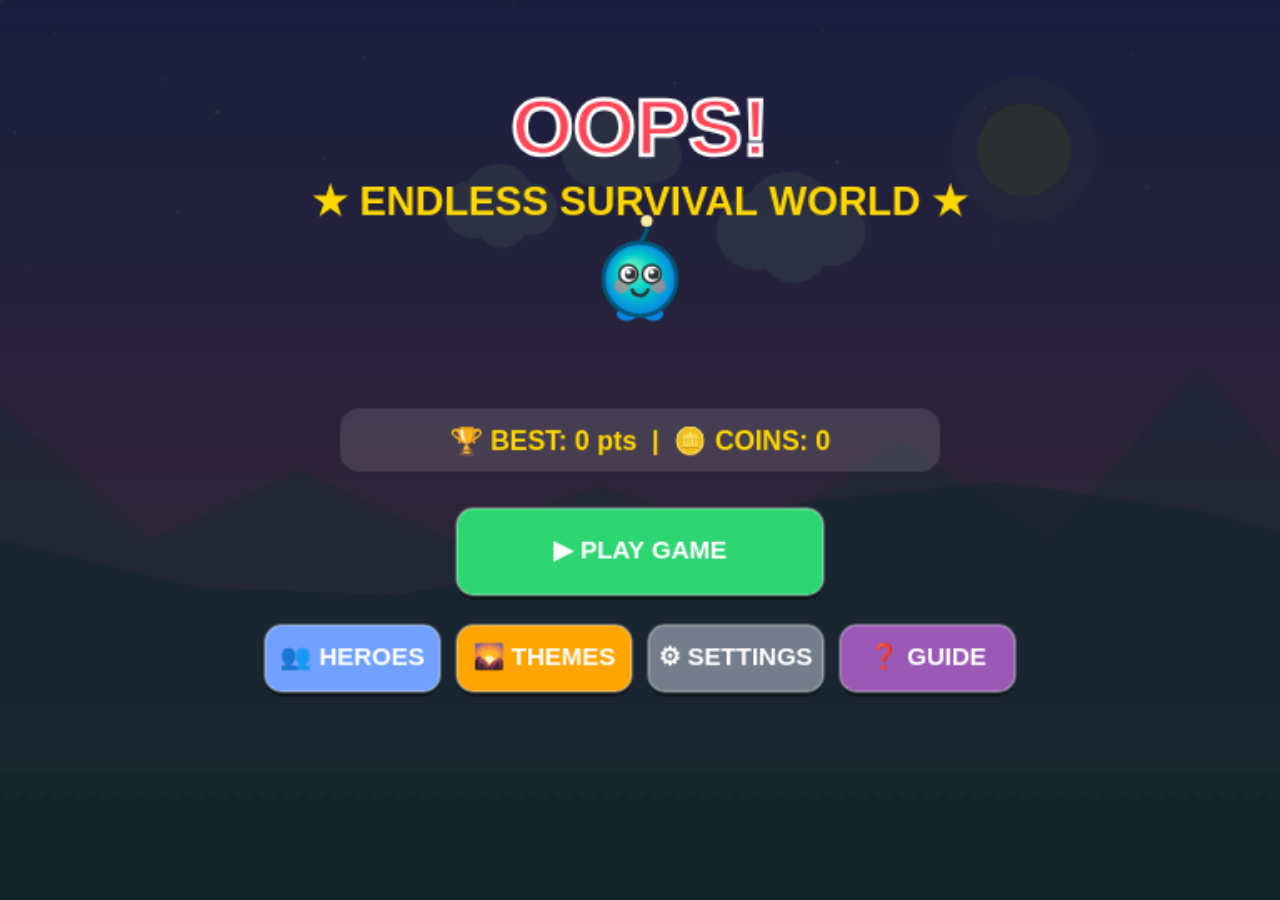
==== app/src/main/assets/index.html @ 7bb7d775 "chore: initialize Android project structure Set up base project configuration, including Gradle buil" ====
<!DOCTYPE html>
<html lang="en">
<head>
  <meta charset="UTF-8" />
  <meta name="viewport" content="width=device-width, initial-scale=1.0, maximum-scale=1.0, user-scalable=no, viewport-fit=cover" />
  <meta name="theme-color" content="#FF5722" />
  <meta name="apple-mobile-web-app-capable" content="yes" />
  <meta name="apple-mobile-web-app-status-bar-style" content="black-translucent" />
  <title>OOPS! WORLD - Endless Survival Game</title>
  <link rel="stylesheet" href="styles.css" />
</head>
<body>
  <div id="game-container">
    <canvas id="gameCanvas"></canvas>
  </div>

  <!-- Rotate Your Phone Overlay for Mobile Portrait Mode -->
  <div id="rotate-device-overlay">
    <div class="rotate-card">
      <div class="phone-rotate-anim">
        <svg viewBox="0 0 100 100" class="rotate-svg">
          <rect x="32" y="16" width="36" height="68" rx="6" class="phone-body" />
          <rect x="37" y="24" width="26" height="48" rx="2" class="phone-screen" />
          <line x1="44" y1="20" x2="56" y2="20" class="phone-speaker" />
          <circle cx="50" cy="77" r="2.5" class="phone-button" />
        </svg>
      </div>
      <h2 class="rotate-title">ROTATE YOUR DEVICE</h2>
      <p class="rotate-subtitle">OOPS! WORLD requires Landscape Mode for widescreen endless survival running.</p>
      <div class="rotate-badge">🔄 Turn phone sideways to continue</div>
    </div>
  </div>

  <!-- Load Game Scripts in dependency order (CORS-safe for file:/// and web) -->
  <script src="src/utils.js"></script>
  <script src="src/storage.js"></script>
  <script src="src/audio.js"></script>
  <script src="src/player.js"></script>
  <script src="src/world.js"></script>
  <script src="src/obstacles.js"></script>
  <script src="src/enemies.js"></script>
  <script src="src/powerups.js"></script>
  <script src="src/events.js"></script>
  <script src="src/ui.js"></script>
  <script src="src/game.js"></script>
  <script src="src/main.js"></script>
</body>
</html>
---- app/src/main/assets/styles.css ----
/* OOPS! WORLD - Responsive Fullscreen & Landscape Engine Styles */

* {
  margin: 0;
  padding: 0;
  box-sizing: border-box;
  -webkit-touch-callout: none;
  -webkit-user-select: none;
  user-select: none;
  touch-action: none;
}

html,
body {
  width: 100%;
  height: 100%;
  overflow: hidden;
  position: fixed;
  top: 0;
  left: 0;
  background-color: #0b0f19;
  font-family: system-ui, -apple-system, BlinkMacSystemFont, 'Segoe UI', Roboto, Helvetica, Arial, sans-serif;
  color: #fff;
}

#game-container {
  position: fixed;
  inset: 0;
  width: 100vw;
  height: 100vh;
  overflow: hidden;
  display: flex;
  align-items: center;
  justify-content: center;
  background: radial-gradient(circle at center, #1b2838 0%, #0b0f19 100%);
}

#gameCanvas {
  display: block;
  width: 100vw;
  height: 100vh;
  background-color: #0b0f19;
  image-rendering: -webkit-optimize-contrast;
  image-rendering: crisp-edges;
  touch-action: none;
}

/* Rotate Device Instruction Overlay for Mobile Portrait Mode */
#rotate-device-overlay {
  display: none;
  position: fixed;
  inset: 0;
  width: 100vw;
  height: 100vh;
  z-index: 99999;
  background: radial-gradient(circle at center, #1e293b 0%, #0b0f19 90%);
  flex-direction: column;
  align-items: center;
  justify-content: center;
  text-align: center;
  padding: 24px;
}

#rotate-device-overlay.visible {
  display: flex;
}

.rotate-card {
  display: flex;
  flex-direction: column;
  align-items: center;
  max-width: 360px;
  animation: fadeIn 0.4s ease-out;
}

.phone-rotate-anim {
  width: 110px;
  height: 110px;
  margin-bottom: 24px;
  animation: rotatePhone 2.4s cubic-bezier(0.4, 0, 0.2, 1) infinite;
}

.rotate-svg {
  width: 100%;
  height: 100%;
  filter: drop-shadow(0 6px 14px rgba(255, 87, 34, 0.45));
}

.phone-body {
  fill: #1e293b;
  stroke: #ff5722;
  stroke-width: 3.5;
}

.phone-screen {
  fill: #00d2ff;
  opacity: 0.85;
}

.phone-button {
  fill: #ff5722;
}

.phone-speaker {
  stroke: #64748b;
  stroke-width: 2.5;
  stroke-linecap: round;
}

.rotate-title {
  font-size: 24px;
  font-weight: 900;
  letter-spacing: 0.5px;
  color: #ff5722;
  margin-bottom: 12px;
  text-transform: uppercase;
}

.rotate-subtitle {
  font-size: 15px;
  line-height: 1.45;
  color: #cbd5e1;
  margin-bottom: 20px;
}

.rotate-badge {
  display: inline-flex;
  align-items: center;
  gap: 8px;
  padding: 10px 18px;
  background: rgba(255, 87, 34, 0.15);
  border: 1.5px solid #ff5722;
  border-radius: 24px;
  font-size: 14px;
  font-weight: bold;
  color: #ffedd5;
}

@keyframes rotatePhone {
  0%, 15% {
    transform: rotate(0deg);
  }
  50%, 75% {
    transform: rotate(90deg);
  }
  100% {
    transform: rotate(0deg);
  }
}

@keyframes fadeIn {
  from {
    opacity: 0;
    transform: translateY(12px);
  }
  to {
    opacity: 1;
    transform: translateY(0);
  }
}
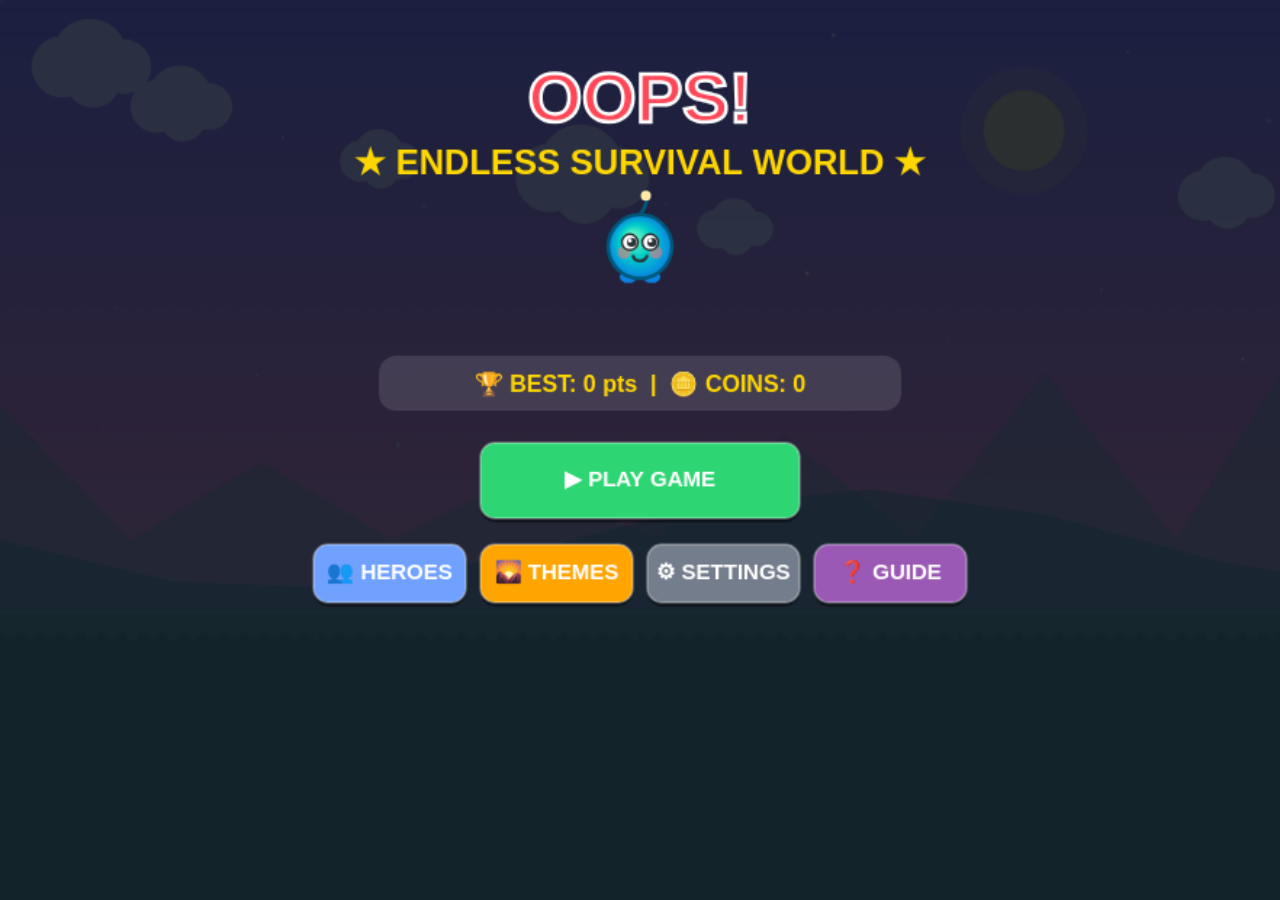
==== commit 54346f90: "feat: implement futuristic geometric touch controls - Add high-fidelity SVG-based mobile control pan" ====
--- a/app/src/main/assets/index.html
+++ b/app/src/main/assets/index.html
@@ -12,6 +12,260 @@
 <body>
   <div id="game-container">
     <canvas id="gameCanvas"></canvas>
+
+    <!-- Futuristic Geometric Mobile Control Panels (Exact Match to Visual Reference) -->
+    <div id="mobile-controls" class="mobile-controls-overlay" aria-hidden="true">
+      <!-- LEFT CONTROL: SLIDE (Electric Cyan & Deep Blue) -->
+      <div id="ctrl-slide" class="geo-panel geo-slide" role="button" aria-label="Slide Under Hazards" tabindex="0">
+        <svg viewBox="0 0 320 114" class="geo-ctrl-svg" preserveAspectRatio="none">
+          <defs>
+            <filter id="slide-cyan-glow" x="-20%" y="-20%" width="140%" height="140%">
+              <feGaussianBlur stdDeviation="3.2" result="blur" />
+              <feComposite in="SourceGraphic" in2="blur" operator="over" />
+            </filter>
+            <filter id="slide-outer-glow" x="-30%" y="-30%" width="160%" height="160%">
+              <feDropShadow dx="0" dy="0" stdDeviation="5.5" flood-color="#00f0ff" flood-opacity="0.88" />
+            </filter>
+            <linearGradient id="slide-glass-bg" x1="0%" y1="0%" x2="100%" y2="100%">
+              <stop offset="0%" stop-color="#081f3b" stop-opacity="0.94" />
+              <stop offset="50%" stop-color="#041328" stop-opacity="0.96" />
+              <stop offset="100%" stop-color="#020814" stop-opacity="0.98" />
+            </linearGradient>
+            <linearGradient id="slide-border-grad" x1="0%" y1="0%" x2="100%" y2="50%">
+              <stop offset="0%" stop-color="#00f0ff" />
+              <stop offset="45%" stop-color="#00d2ff" />
+              <stop offset="80%" stop-color="#0088ff" />
+              <stop offset="100%" stop-color="#0055ff" />
+            </linearGradient>
+          </defs>
+
+          <!-- Trailing Cyber Line extending right -->
+          <line x1="305" y1="96" x2="340" y2="96" stroke="#00f0ff" stroke-width="2.5" opacity="0.85" />
+          <line x1="12" y1="104" x2="4" y2="104" stroke="#00f0ff" stroke-width="2" opacity="0.8" />
+
+          <!-- Outer Polygon Panel Shape -->
+          <path class="geo-panel-base"
+                d="M 14 36
+                   L 34 10
+                   L 142 10
+                   L 182 46
+                   L 294 46
+                   L 312 64
+                   L 312 80
+                   L 298 94
+                   L 218 94
+                   L 204 106
+                   L 34 106
+                   L 14 84
+                   Z"
+                fill="url(#slide-glass-bg)"
+                stroke="url(#slide-border-grad)"
+                stroke-width="3.5"
+                filter="url(#slide-outer-glow)" />
+
+          <!-- Inner Cyan Tech Border Inset (Multi-Layer Depth) -->
+          <path class="geo-inner-border"
+                d="M 22 40
+                   L 38 18
+                   L 138 18
+                   L 176 52
+                   L 288 52
+                   L 304 68
+                   L 304 76
+                   L 292 88
+                   L 220 88
+                   L 208 98
+                   L 38 98
+                   L 22 80
+                   Z"
+                fill="none"
+                stroke="#00f0ff"
+                stroke-width="1.2"
+                stroke-opacity="0.6" />
+
+          <!-- Top-left Chamfer Accent Pip & Tech Rectangles -->
+          <line x1="8" y1="26" x2="24" y2="10" stroke="#00f0ff" stroke-width="2.5" opacity="0.9" />
+          <rect x="38" y="8" width="16" height="3" fill="#00f0ff" />
+          <rect x="58" y="8" width="8" height="3" fill="#00f0ff" opacity="0.7" />
+
+          <!-- Upper shelf cyan accent bar over SLIDE -->
+          <path d="M 172 42 L 286 42" stroke="#00f0ff" stroke-width="3.5" stroke-linecap="round" filter="url(#slide-cyan-glow)" />
+          <path d="M 186 37 L 230 37" stroke="#0088ff" stroke-width="2" opacity="0.8" />
+
+          <!-- Chevron Energy Pulse Halo (Geometric subtle glow halo) -->
+          <polygon class="chevron-pulse-halo"
+                   points="50,26 86,58 122,26 104,26 86,42 68,26"
+                   fill="none"
+                   stroke="#00f0ff"
+                   stroke-width="3.5"
+                   filter="url(#slide-cyan-glow)" />
+
+          <!-- TWO LARGE DOWNWARD CHEVRONS (White + Cyan Glow) -->
+          <polygon class="chevron-main chevron-top"
+                   points="56,30 86,58 116,30 104,30 86,45 68,30"
+                   fill="#FFFFFF"
+                   filter="url(#slide-cyan-glow)" />
+          <polygon points="56,30 86,58 116,30 104,30 86,45 68,30"
+                   fill="none"
+                   stroke="#00f0ff"
+                   stroke-width="1.5" />
+
+          <polygon class="chevron-main chevron-bottom"
+                   points="56,56 86,84 116,56 104,56 86,71 68,56"
+                   fill="#FFFFFF"
+                   filter="url(#slide-cyan-glow)" />
+          <polygon points="56,56 86,84 116,56 104,56 86,71 68,56"
+                   fill="none"
+                   stroke="#00f0ff"
+                   stroke-width="1.5" />
+
+          <!-- SLIDE TEXT (Bold, Heavy, Italic, White + Cyan Glow) -->
+          <text x="236" y="78"
+                text-anchor="middle"
+                class="geo-label-text"
+                font-family="system-ui, -apple-system, 'Impact', 'Segoe UI Black', sans-serif"
+                font-weight="900"
+                font-style="italic"
+                font-size="30"
+                fill="#FFFFFF"
+                letter-spacing="2"
+                filter="url(#slide-cyan-glow)">SLIDE</text>
+
+          <!-- Three slanted cyan cooling vents / hazard slashes at bottom right (///) -->
+          <line x1="250" y1="94" x2="262" y2="80" stroke="#00f0ff" stroke-width="4" stroke-linecap="round" />
+          <line x1="264" y1="94" x2="276" y2="80" stroke="#00f0ff" stroke-width="4" stroke-linecap="round" />
+          <line x1="278" y1="94" x2="290" y2="80" stroke="#00f0ff" stroke-width="4" stroke-linecap="round" />
+
+          <!-- Bottom cyan neon highlight accent -->
+          <line x1="42" y1="106" x2="190" y2="106" stroke="#00f0ff" stroke-width="2.8" opacity="0.9" filter="url(#slide-cyan-glow)" />
+        </svg>
+      </div>
+
+      <!-- RIGHT CONTROL: JUMP (Neon Lime-Green & Deep Emerald) -->
+      <div id="ctrl-jump" class="geo-panel geo-jump" role="button" aria-label="Jump Over Obstacles" tabindex="0">
+        <svg viewBox="0 0 320 114" class="geo-ctrl-svg" preserveAspectRatio="none">
+          <defs>
+            <filter id="jump-lime-glow" x="-20%" y="-20%" width="140%" height="140%">
+              <feGaussianBlur stdDeviation="3.2" result="blur" />
+              <feComposite in="SourceGraphic" in2="blur" operator="over" />
+            </filter>
+            <filter id="jump-outer-glow" x="-30%" y="-30%" width="160%" height="160%">
+              <feDropShadow dx="0" dy="0" stdDeviation="5.5" flood-color="#39ff14" flood-opacity="0.88" />
+            </filter>
+            <linearGradient id="jump-glass-bg" x1="100%" y1="0%" x2="0%" y2="100%">
+              <stop offset="0%" stop-color="#062b16" stop-opacity="0.94" />
+              <stop offset="50%" stop-color="#031a0d" stop-opacity="0.96" />
+              <stop offset="100%" stop-color="#010c06" stop-opacity="0.98" />
+            </linearGradient>
+            <linearGradient id="jump-border-grad" x1="100%" y1="0%" x2="0%" y2="50%">
+              <stop offset="0%" stop-color="#39ff14" />
+              <stop offset="45%" stop-color="#00ff66" />
+              <stop offset="80%" stop-color="#10ac84" />
+              <stop offset="100%" stop-color="#05c46b" />
+            </linearGradient>
+          </defs>
+
+          <!-- Trailing Cyber Line extending left -->
+          <line x1="15" y1="96" x2="-20" y2="96" stroke="#39ff14" stroke-width="2.5" opacity="0.85" />
+          <line x1="308" y1="104" x2="316" y2="104" stroke="#39ff14" stroke-width="2" opacity="0.8" />
+
+          <!-- Outer Polygon Panel Shape (Inverted Mirror of SLIDE) -->
+          <path class="geo-panel-base"
+                d="M 10 64
+                   L 26 46
+                   L 138 46
+                   L 178 10
+                   L 286 10
+                   L 306 36
+                   L 306 84
+                   L 286 106
+                   L 116 106
+                   L 102 94
+                   L 22 94
+                   L 10 80
+                   Z"
+                fill="url(#jump-glass-bg)"
+                stroke="url(#jump-border-grad)"
+                stroke-width="3.5"
+                filter="url(#jump-outer-glow)" />
+
+          <!-- Inner Lime Tech Border Inset (Multi-Layer Depth) -->
+          <path class="geo-inner-border"
+                d="M 18 68
+                   L 32 52
+                   L 144 52
+                   L 182 18
+                   L 282 18
+                   L 298 40
+                   L 298 80
+                   L 282 98
+                   L 112 98
+                   L 100 88
+                   L 28 88
+                   L 18 76
+                   Z"
+                fill="none"
+                stroke="#39ff14"
+                stroke-width="1.2"
+                stroke-opacity="0.6" />
+
+          <!-- Top-right Chamfer Accent Pip -->
+          <line x1="312" y1="26" x2="296" y2="10" stroke="#39ff14" stroke-width="2.5" opacity="0.9" />
+
+          <!-- Three lime tech dashes above JUMP on the upper-left shelf -->
+          <rect x="74" y="36" width="12" height="4" fill="#39ff14" filter="url(#jump-lime-glow)" />
+          <rect x="92" y="36" width="12" height="4" fill="#39ff14" filter="url(#jump-lime-glow)" />
+          <rect x="110" y="36" width="12" height="4" fill="#39ff14" filter="url(#jump-lime-glow)" />
+
+          <!-- Chevron Energy Pulse Halo (Geometric subtle glow halo) -->
+          <polygon class="chevron-pulse-halo"
+                   points="198,78 234,44 270,78 252,78 234,62 216,78"
+                   fill="none"
+                   stroke="#39ff14"
+                   stroke-width="3.5"
+                   filter="url(#jump-lime-glow)" />
+
+          <!-- Three slanted lime-green cooling vents / hazard slashes at bottom left (///) -->
+          <line x1="32" y1="94" x2="44" y2="80" stroke="#39ff14" stroke-width="4" stroke-linecap="round" />
+          <line x1="46" y1="94" x2="58" y2="80" stroke="#39ff14" stroke-width="4" stroke-linecap="round" />
+          <line x1="60" y1="94" x2="72" y2="80" stroke="#39ff14" stroke-width="4" stroke-linecap="round" />
+
+          <!-- JUMP TEXT (Bold, Heavy, Italic, White + Lime Glow) -->
+          <text x="100" y="78"
+                text-anchor="middle"
+                class="geo-label-text"
+                font-family="system-ui, -apple-system, 'Impact', 'Segoe UI Black', sans-serif"
+                font-weight="900"
+                font-style="italic"
+                font-size="30"
+                fill="#FFFFFF"
+                letter-spacing="2"
+                filter="url(#jump-lime-glow)">JUMP</text>
+
+          <!-- TWO LARGE UPWARD CHEVRONS (White + Lime Glow) -->
+          <polygon class="chevron-main chevron-top"
+                   points="204,50 234,22 264,50 252,50 234,35 216,50"
+                   fill="#FFFFFF"
+                   filter="url(#jump-lime-glow)" />
+          <polygon points="204,50 234,22 264,50 252,50 234,35 216,50"
+                   fill="none"
+                   stroke="#39ff14"
+                   stroke-width="1.5" />
+
+          <polygon class="chevron-main chevron-bottom"
+                   points="204,76 234,48 264,76 252,76 234,61 216,76"
+                   fill="#FFFFFF"
+                   filter="url(#jump-lime-glow)" />
+          <polygon points="204,76 234,48 264,76 252,76 234,61 216,76"
+                   fill="none"
+                   stroke="#39ff14"
+                   stroke-width="1.5" />
+
+          <!-- Bottom lime neon highlight accent -->
+          <line x1="130" y1="106" x2="278" y2="106" stroke="#39ff14" stroke-width="2.8" opacity="0.9" filter="url(#jump-lime-glow)" />
+        </svg>
+      </div>
+    </div>
   </div>
 
   <!-- Rotate Your Phone Overlay for Mobile Portrait Mode -->
--- a/app/src/main/assets/styles.css
+++ b/app/src/main/assets/styles.css
@@ -158,3 +158,250 @@
     transform: translateY(0);
   }
 }
+
+/* ==========================================================================
+   FUTURISTIC GEOMETRIC MOBILE GAMEPLAY CONTROL PANELS
+   Exact Asymmetrical Polygon Panels matching Visual Reference
+   ========================================================================== */
+
+.mobile-controls-overlay {
+  position: fixed;
+  inset: 0;
+  width: 100vw;
+  height: 100vh;
+  pointer-events: none;
+  z-index: 1000;
+  display: flex;
+  justify-content: space-between;
+  align-items: flex-end;
+  padding: 0
+           calc(16px + env(safe-area-inset-right, 0px))
+           calc(12px + env(safe-area-inset-bottom, 0px))
+           calc(16px + env(safe-area-inset-left, 0px));
+  opacity: 0;
+  visibility: hidden;
+  transform: translateY(12px);
+  transition: opacity 0.22s ease, transform 0.22s cubic-bezier(0.2, 0.9, 0.3, 1), visibility 0.22s;
+}
+
+.mobile-controls-overlay.visible {
+  opacity: 1;
+  visibility: visible;
+  transform: translateY(0);
+}
+
+/* Base Geometric Control Panel Container (Reduced by 20% for cleaner gameplay space) */
+.geo-panel {
+  pointer-events: auto;
+  position: relative;
+  width: clamp(188px, 27vw, 296px);
+  max-width: 36%;
+  height: auto;
+  aspect-ratio: 2.154 / 1;
+  cursor: pointer;
+  user-select: none;
+  -webkit-user-select: none;
+  touch-action: none;
+  outline: none;
+  transition: transform 0.12s cubic-bezier(0.18, 0.9, 0.32, 1.25), filter 0.15s ease;
+  will-change: transform, filter;
+  filter: drop-shadow(0 6px 20px rgba(0, 0, 0, 0.9));
+}
+
+.geo-ctrl-svg {
+  width: 100%;
+  height: 100%;
+  display: block;
+  overflow: visible;
+}
+
+.geo-panel-base {
+  transition: fill 0.14s ease, stroke 0.14s ease, stroke-width 0.14s ease, filter 0.14s ease;
+}
+
+.chevron-main {
+  transition: transform 0.12s cubic-bezier(0.2, 0.9, 0.3, 1.2), filter 0.12s ease;
+}
+
+.geo-label-text {
+  transition: transform 0.12s ease, filter 0.12s ease;
+}
+
+/* --------------------------------------------------------------------------
+   LEFT CONTROL: SLIDE (Electric Cyan & Deep Blue)
+   -------------------------------------------------------------------------- */
+
+.geo-slide {
+  filter: drop-shadow(0 0 10px rgba(0, 240, 255, 0.5))
+          drop-shadow(0 0 22px rgba(0, 160, 255, 0.3))
+          drop-shadow(0 6px 18px rgba(0, 0, 0, 0.88));
+  animation: neonBreatheCyan 3.2s ease-in-out infinite;
+}
+
+/* SLIDE Pressed State: Intensified Cyan Glow & Tactile Compression */
+.geo-slide:active,
+.geo-slide.pressed {
+  transform: scale(0.935) translateY(4px);
+  filter: drop-shadow(0 0 24px #00f0ff)
+          drop-shadow(0 0 48px rgba(0, 240, 255, 0.9))
+          drop-shadow(0 2px 10px rgba(0, 0, 0, 0.98));
+  animation: none;
+}
+
+.geo-slide:active .geo-panel-base,
+.geo-slide.pressed .geo-panel-base {
+  fill: #0c335e;
+  stroke: #ffffff;
+  stroke-width: 4;
+}
+
+.geo-slide:active .chevron-main,
+.geo-slide.pressed .chevron-main {
+  transform: translateY(3px);
+  filter: drop-shadow(0 0 10px #00f0ff);
+}
+
+.geo-slide:active .geo-label-text,
+.geo-slide.pressed .geo-label-text {
+  transform: scale(0.98);
+  filter: drop-shadow(0 0 14px #00f0ff);
+}
+
+.geo-slide:active .chevron-pulse-halo,
+.geo-slide.pressed .chevron-pulse-halo {
+  opacity: 1;
+  stroke-width: 4.5;
+  filter: drop-shadow(0 0 14px #00f0ff);
+}
+
+/* --------------------------------------------------------------------------
+   RIGHT CONTROL: JUMP (Neon Lime Green & Deep Emerald)
+   -------------------------------------------------------------------------- */
+
+.geo-jump {
+  filter: drop-shadow(0 0 10px rgba(57, 255, 20, 0.5))
+          drop-shadow(0 0 22px rgba(0, 255, 100, 0.3))
+          drop-shadow(0 6px 18px rgba(0, 0, 0, 0.88));
+  animation: neonBreatheLime 3.2s ease-in-out infinite;
+}
+
+/* JUMP Pressed State: Intensified Lime Glow & Tactile Compression */
+.geo-jump:active,
+.geo-jump.pressed {
+  transform: scale(0.935) translateY(4px);
+  filter: drop-shadow(0 0 24px #39ff14)
+          drop-shadow(0 0 48px rgba(57, 255, 20, 0.9))
+          drop-shadow(0 2px 10px rgba(0, 0, 0, 0.98));
+  animation: none;
+}
+
+.geo-jump:active .geo-panel-base,
+.geo-jump.pressed .geo-panel-base {
+  fill: #0a421e;
+  stroke: #ffffff;
+  stroke-width: 4;
+}
+
+.geo-jump:active .chevron-main,
+.geo-jump.pressed .chevron-main {
+  transform: translateY(-3px);
+  filter: drop-shadow(0 0 10px #39ff14);
+}
+
+.geo-jump:active .geo-label-text,
+.geo-jump.pressed .geo-label-text {
+  transform: scale(0.98);
+  filter: drop-shadow(0 0 14px #39ff14);
+}
+
+.geo-jump:active .chevron-pulse-halo,
+.geo-jump.pressed .chevron-pulse-halo {
+  opacity: 1;
+  stroke-width: 4.5;
+  filter: drop-shadow(0 0 14px #39ff14);
+}
+
+/* Subtle Continuous Neon Breathing Animations */
+@keyframes neonBreatheCyan {
+  0%, 100% {
+    filter: drop-shadow(0 0 9px rgba(0, 240, 255, 0.45))
+            drop-shadow(0 0 20px rgba(0, 160, 255, 0.28))
+            drop-shadow(0 6px 18px rgba(0, 0, 0, 0.88));
+  }
+  50% {
+    filter: drop-shadow(0 0 18px rgba(0, 240, 255, 0.78))
+            drop-shadow(0 0 34px rgba(0, 180, 255, 0.48))
+            drop-shadow(0 6px 18px rgba(0, 0, 0, 0.88));
+  }
+}
+
+@keyframes neonBreatheLime {
+  0%, 100% {
+    filter: drop-shadow(0 0 9px rgba(57, 255, 20, 0.45))
+            drop-shadow(0 0 20px rgba(0, 255, 100, 0.28))
+            drop-shadow(0 6px 18px rgba(0, 0, 0, 0.88));
+  }
+  50% {
+    filter: drop-shadow(0 0 18px rgba(57, 255, 20, 0.78))
+            drop-shadow(0 0 34px rgba(57, 255, 120, 0.48))
+            drop-shadow(0 6px 18px rgba(0, 0, 0, 0.88));
+  }
+}
+
+/* Subtle Geometric Energy Pulse Around Chevrons */
+@keyframes energyPulseCyan {
+  0%, 100% {
+    opacity: 0.38;
+    transform: scale(0.97);
+    filter: drop-shadow(0 0 3px #00f0ff);
+  }
+  50% {
+    opacity: 0.88;
+    transform: scale(1.04);
+    filter: drop-shadow(0 0 9px #00f0ff);
+  }
+}
+
+@keyframes energyPulseLime {
+  0%, 100% {
+    opacity: 0.38;
+    transform: scale(0.97);
+    filter: drop-shadow(0 0 3px #39ff14);
+  }
+  50% {
+    opacity: 0.88;
+    transform: scale(1.04);
+    filter: drop-shadow(0 0 9px #39ff14);
+  }
+}
+
+.geo-slide .chevron-pulse-halo {
+  transform-box: fill-box;
+  transform-origin: center;
+  animation: energyPulseCyan 2.4s ease-in-out infinite;
+}
+
+.geo-jump .chevron-pulse-halo {
+  transform-box: fill-box;
+  transform-origin: center;
+  animation: energyPulseLime 2.4s ease-in-out infinite;
+}
+
+/* Responsive Scaling for Small Landscape Screens */
+@media (max-height: 480px) {
+  .geo-panel {
+    width: clamp(164px, 25.5vw, 236px);
+    aspect-ratio: 2.154 / 1;
+  }
+  .mobile-controls-overlay {
+    padding-bottom: 8px;
+  }
+}
+
+@media (max-width: 640px) {
+  .geo-panel {
+    width: clamp(140px, 28.5vw, 196px);
+  }
+}
+
+
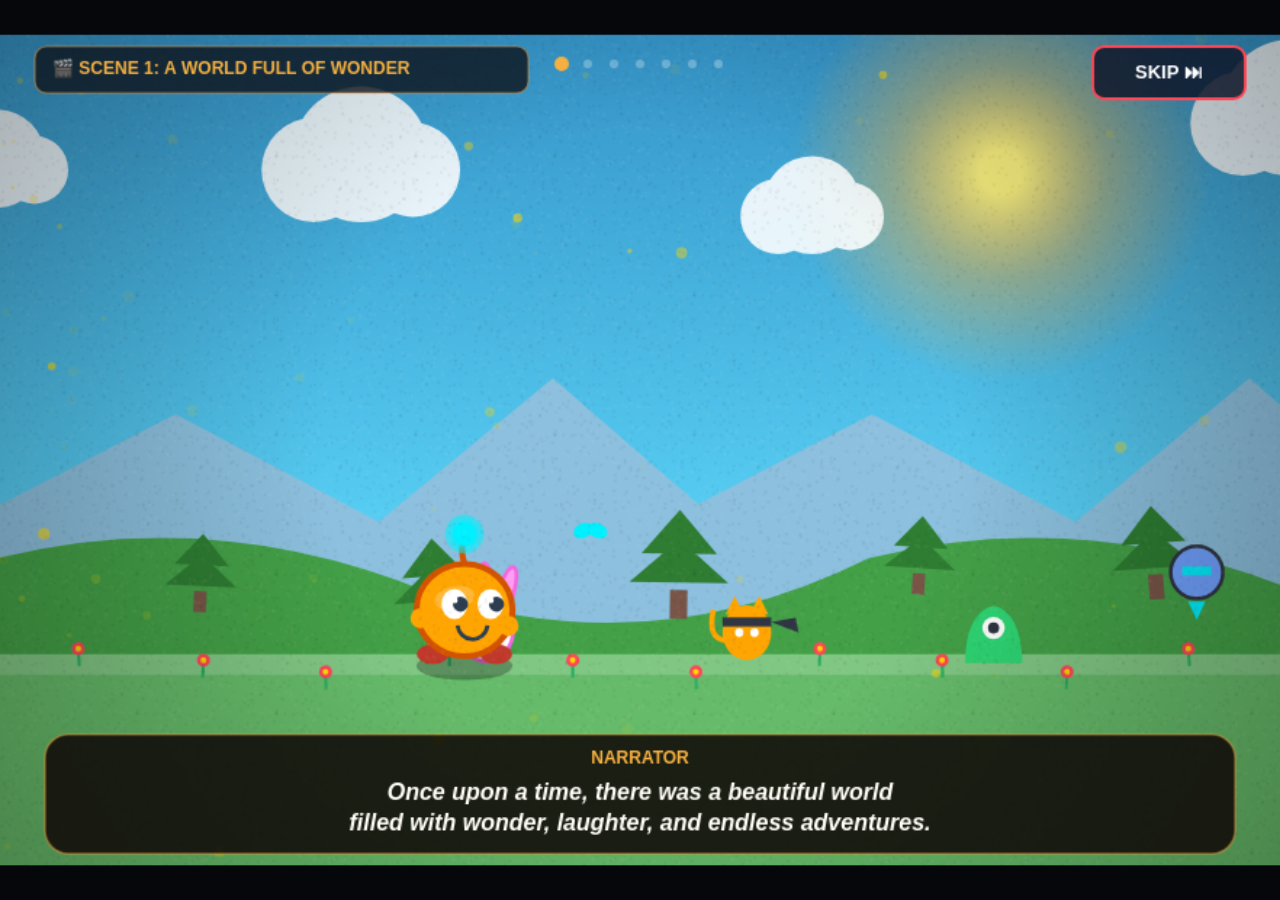
==== commit e6ff079b: "feat: add opening cinematic and disaster tracking Introduce a narration system for the opening cinem" ====
--- a/app/src/main/assets/index.html
+++ b/app/src/main/assets/index.html
@@ -295,6 +295,7 @@
   <script src="src/enemies.js"></script>
   <script src="src/powerups.js"></script>
   <script src="src/events.js"></script>
+  <script src="src/narration.js"></script>
   <script src="src/ui.js"></script>
   <script src="src/game.js"></script>
   <script src="src/main.js"></script>
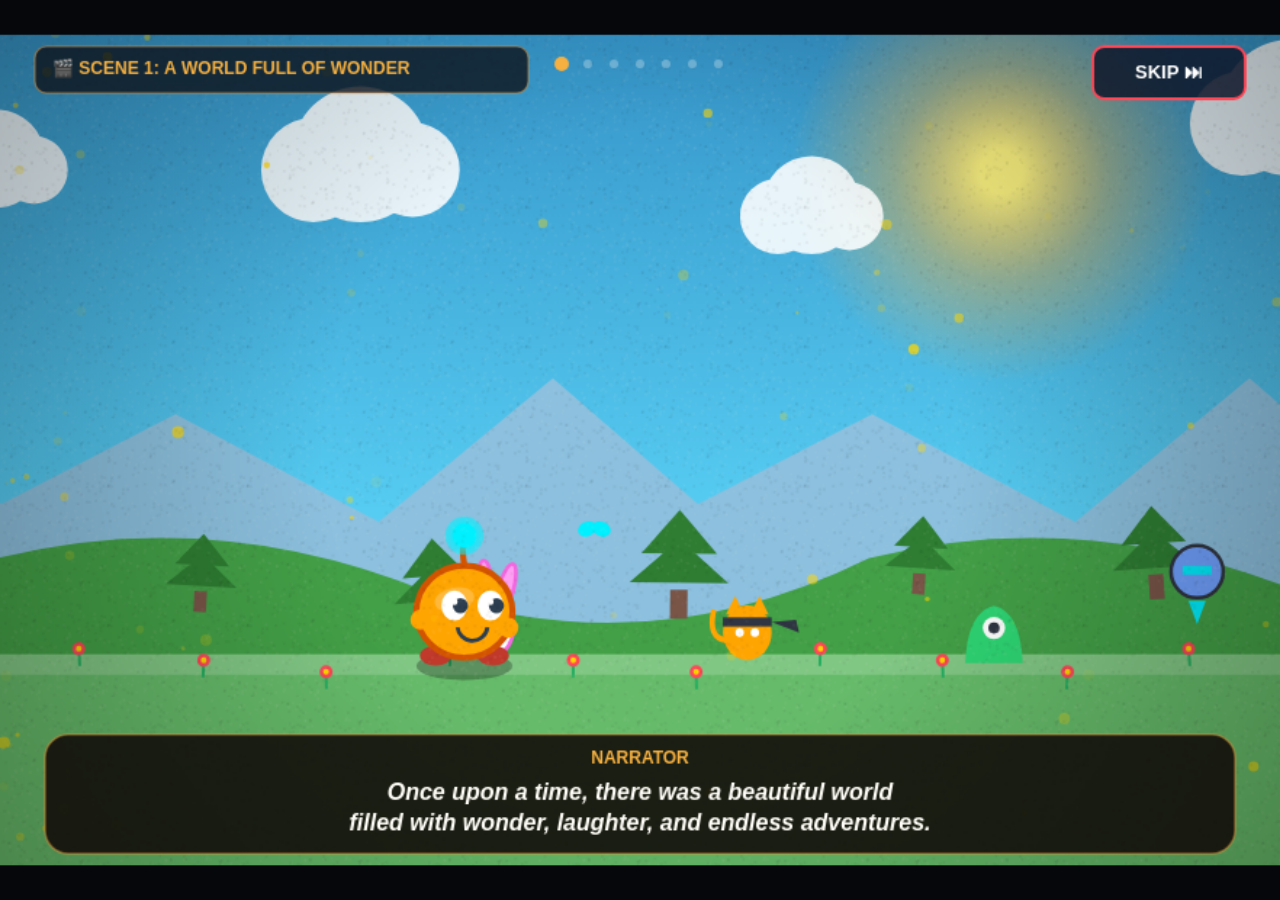
==== commit 2d83fef7: "feat: implement chapter director system Add ChapterDirector to manage game progression and story-bas" ====
--- a/app/src/main/assets/index.html
+++ b/app/src/main/assets/index.html
@@ -296,6 +296,7 @@
   <script src="src/powerups.js"></script>
   <script src="src/events.js"></script>
   <script src="src/narration.js"></script>
+  <script src="src/chapters.js"></script>
   <script src="src/ui.js"></script>
   <script src="src/game.js"></script>
   <script src="src/main.js"></script>
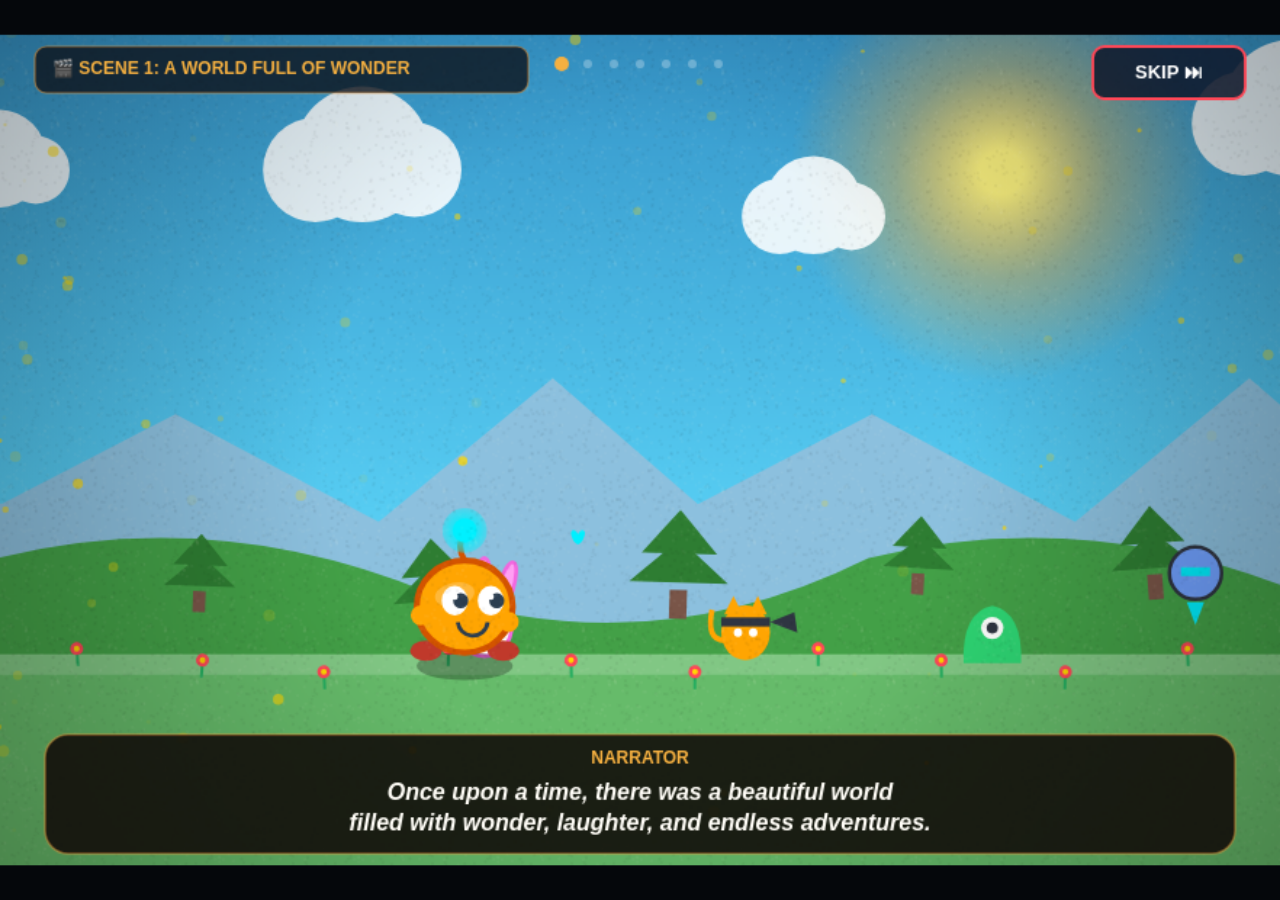
==== commit 1d25171c: "feat: add debug mode and final trial content - Implement DebugManager for testing and bypass capabil" ====
--- a/app/src/main/assets/index.html
+++ b/app/src/main/assets/index.html
@@ -297,6 +297,7 @@
   <script src="src/events.js"></script>
   <script src="src/narration.js"></script>
   <script src="src/chapters.js"></script>
+  <script src="src/debug.js"></script>
   <script src="src/ui.js"></script>
   <script src="src/game.js"></script>
   <script src="src/main.js"></script>
